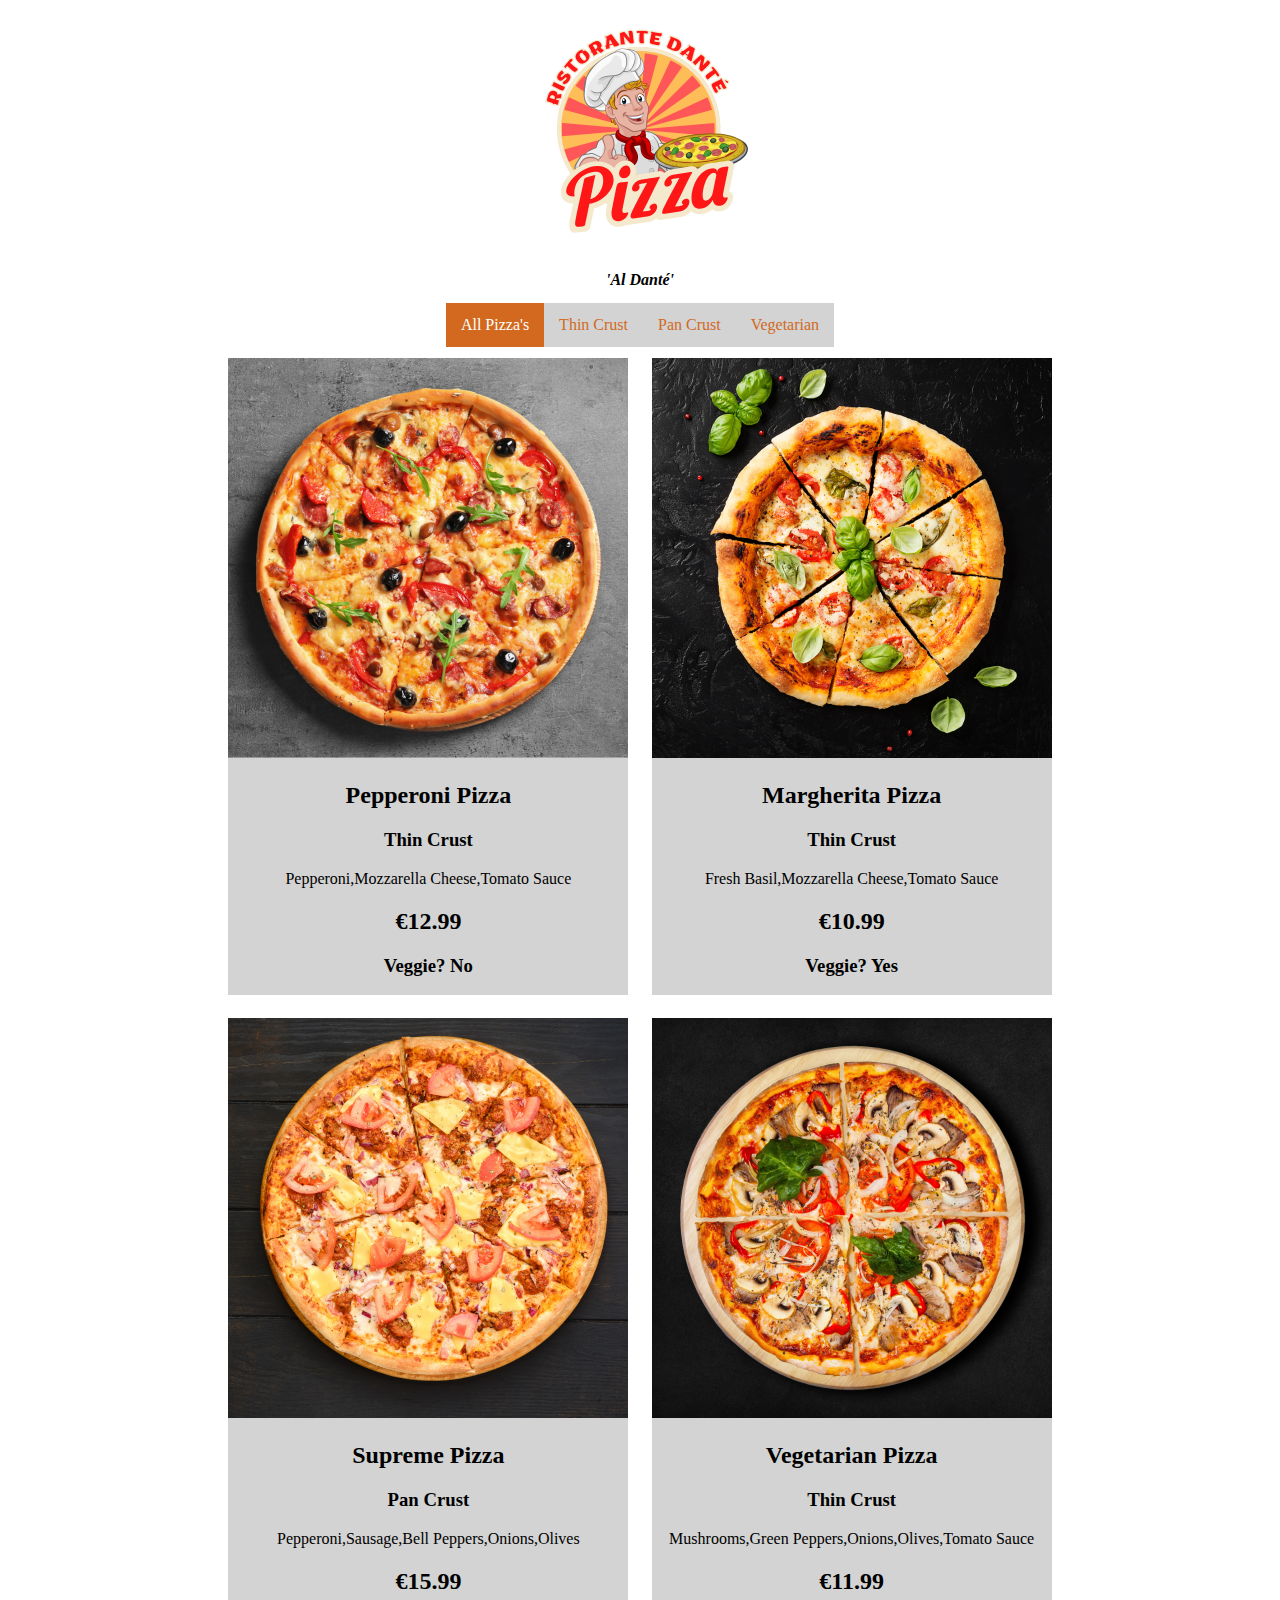
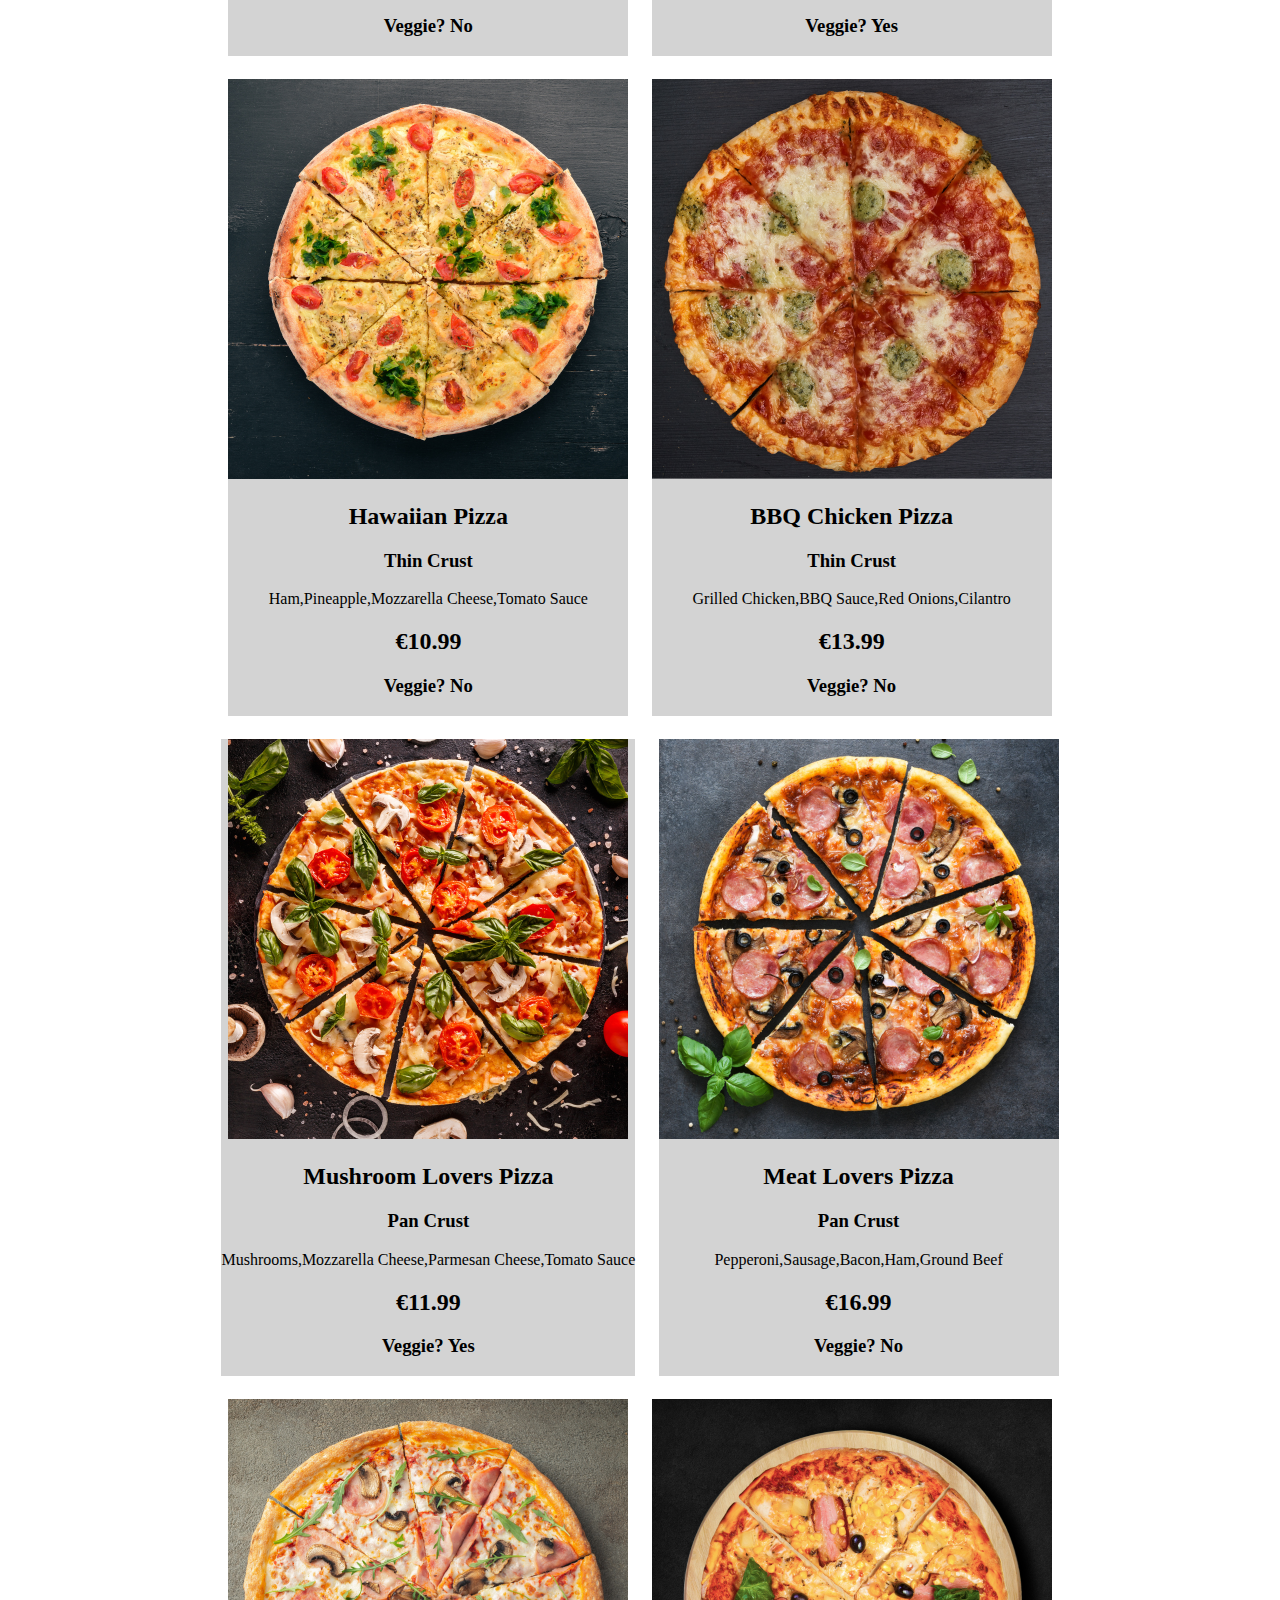
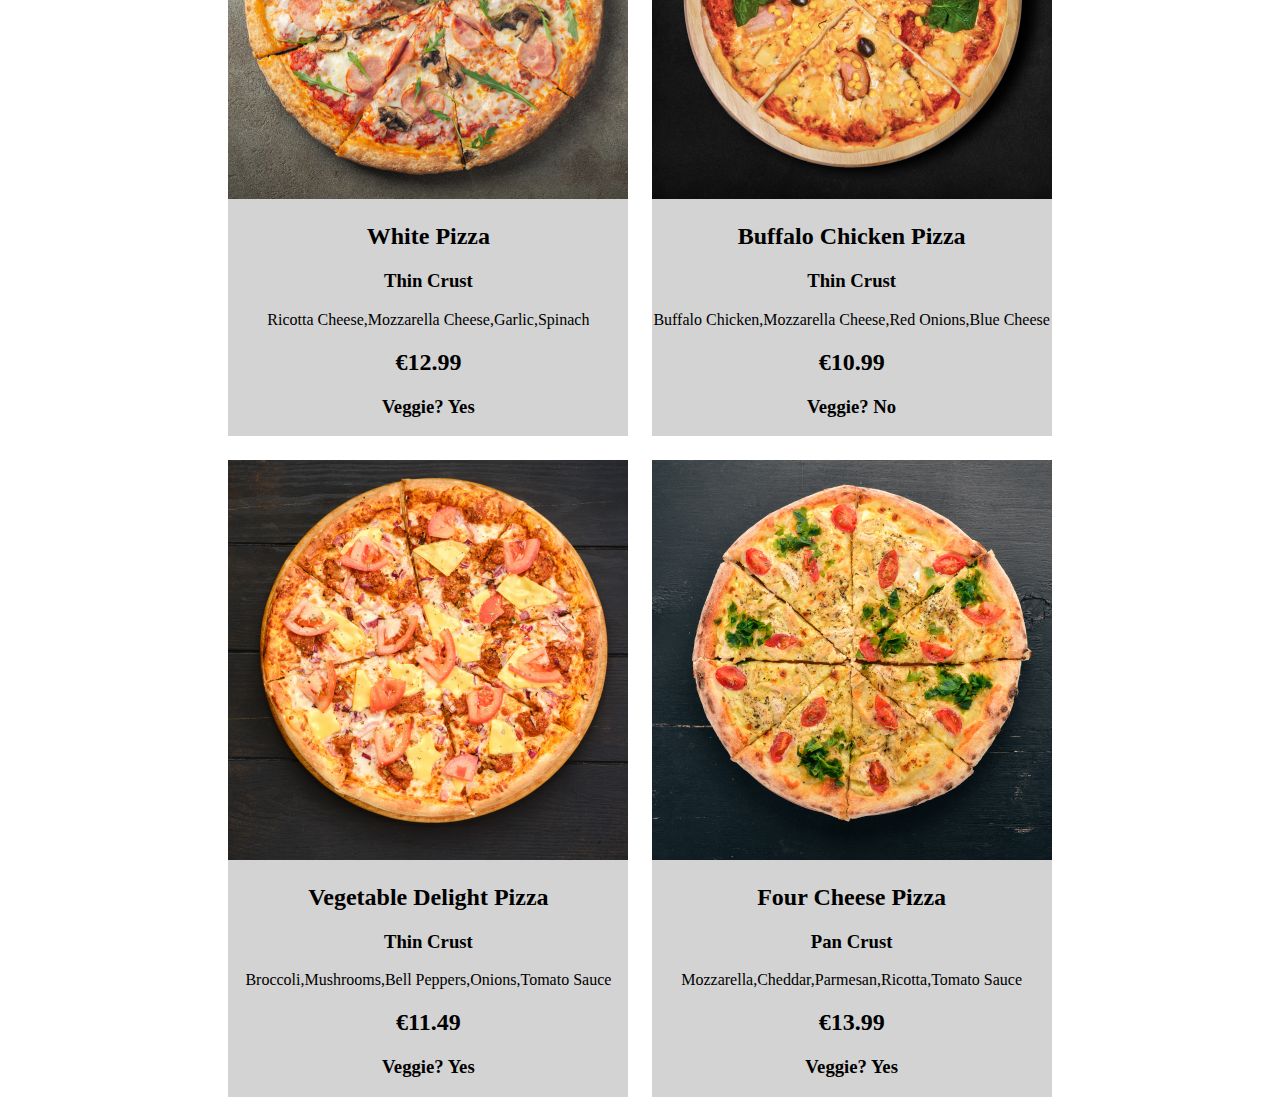
==== 5_Dark-kitchen-project/index.html @ 37ee7141 "finish basic design of dark kitchen" ====
<!DOCTYPE html>
<html lang="en">
<head>
    <meta charset="UTF-8">
    <meta name="viewport" content="width=device-width, initial-scale=1.0">
    <title>Dark Kitchen Project</title>
    <link rel="stylesheet" href="style.css">
  <script defer src="script.js"></script>
</head>
<body>
    <header>
        <img class="logoImage" src="Logo Ristorante.png" alt="Logo">
        <h2 class="subheader">'Al Danté'</h2>
        <div class="topnav">
            <a class="active" href="#home">All Pizza's</a>
            <a href="#thinCrust">Thin Crust</a>
            <a href="#panCrust">Pan Crust</a>
            <a href="#vegetarian">Vegetarian</a>
          </div>
    </header>
    <main>

    </main>
    <footer>

    </footer>
</body>
</html>
---- 5_Dark-kitchen-project/style.css ----
*{
    box-sizing: border-box;
}
body{
    padding-left: 50px;
    padding-right: 50px;
}
header{
    display: flex;
    flex-wrap: wrap;
    text-align: center;
    justify-content: center;
}
.subheader{
    font-style: italic;
    font-size: medium;
    width: 100%;
}
main{
    display: flex;
    flex-wrap: wrap;
    text-align: center;
    align-items: stretch;
    justify-content: center;
}
.card{
    background-color:lightgray;
    width: fit-content;
    margin: 1%;
}
h1{
    width: 100%;
}
/* Add a black background color to the top navigation */
.topnav {
    background-color: lightgray;
    overflow: hidden;
  }
  
  /* Style the links inside the navigation bar */
  .topnav a {
    float: left;
    color: chocolate;
    text-align: center;
    padding: 13px 15px;
    text-decoration: none;
    font-size: 16px;
  }
  
  /* Change the color of links on hover */
  .topnav a:hover {
    background-color: #ddd;
    color: black;
  }
  
  /* Add a color to the active/current link */
  .topnav a.active {
    background-color:chocolate;
    color: white;
  }
  .logoImage{
    width: 250px;
    height: auto;
  }
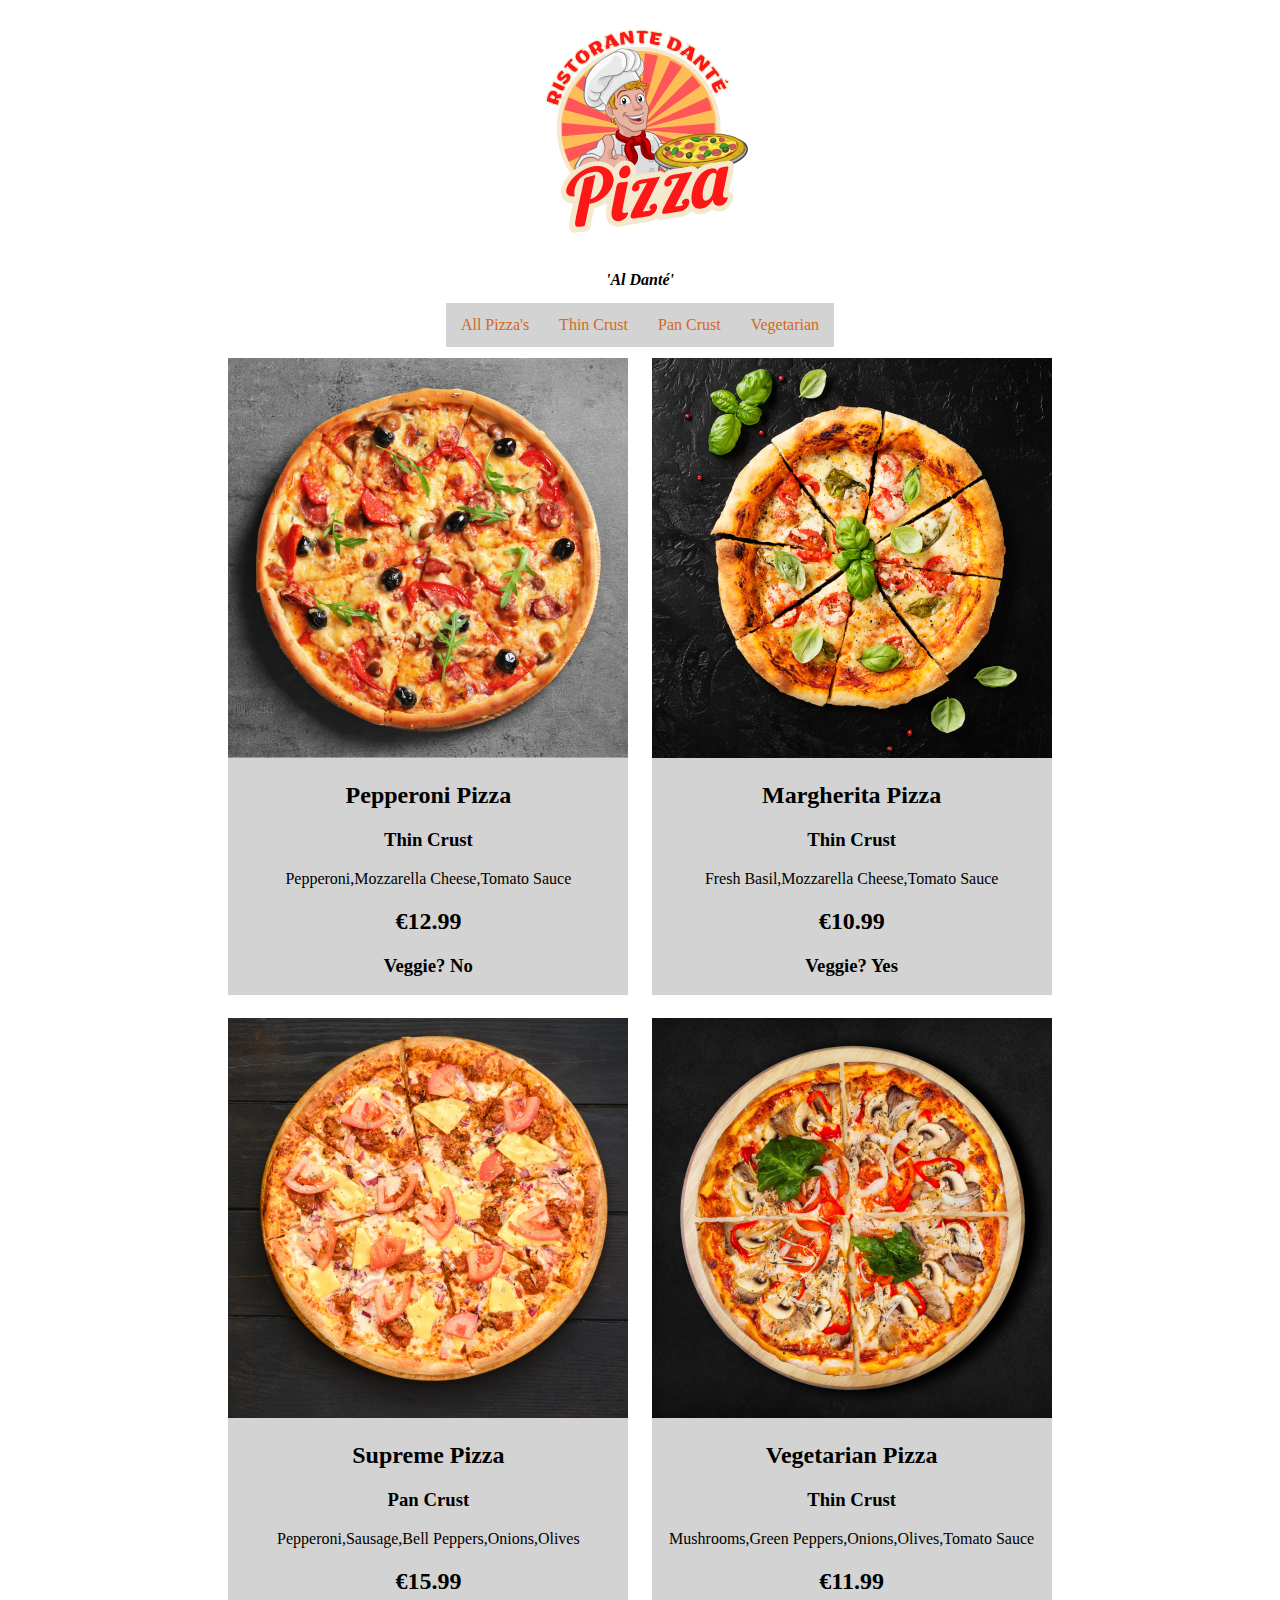
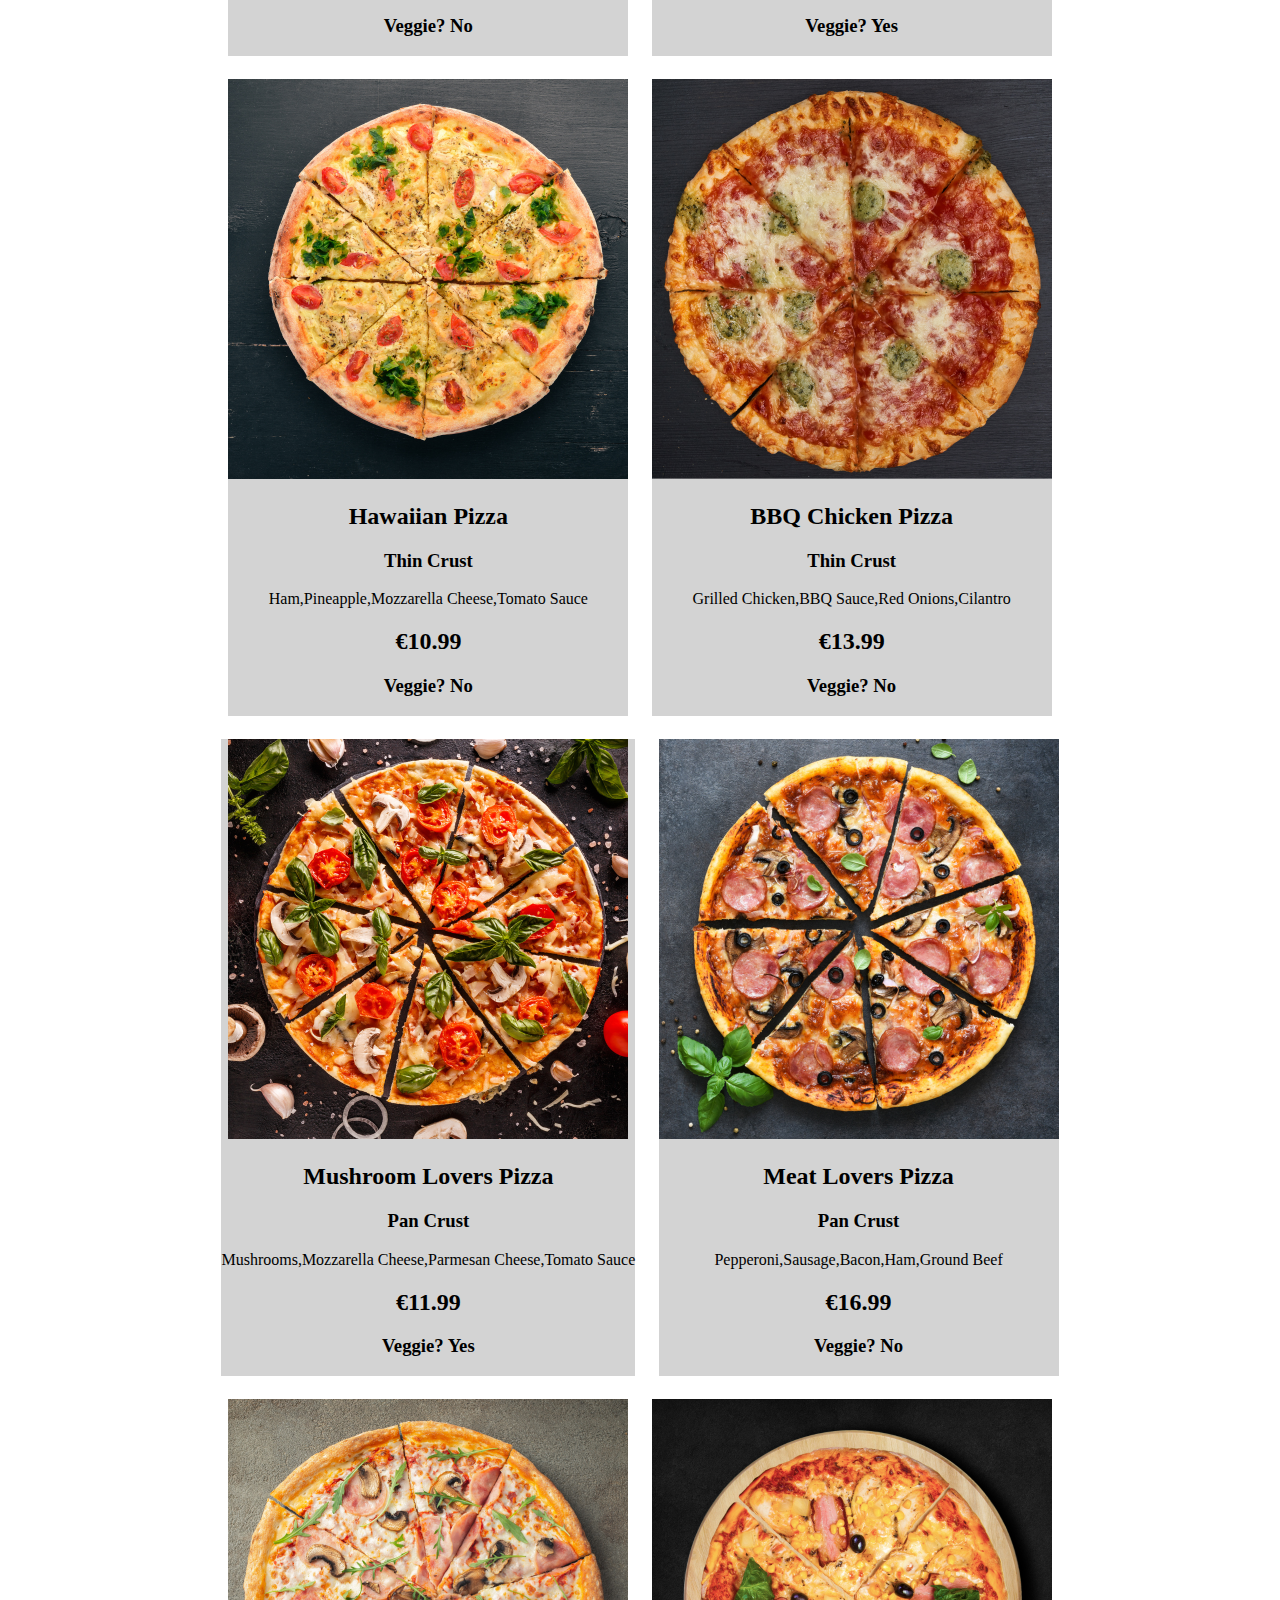
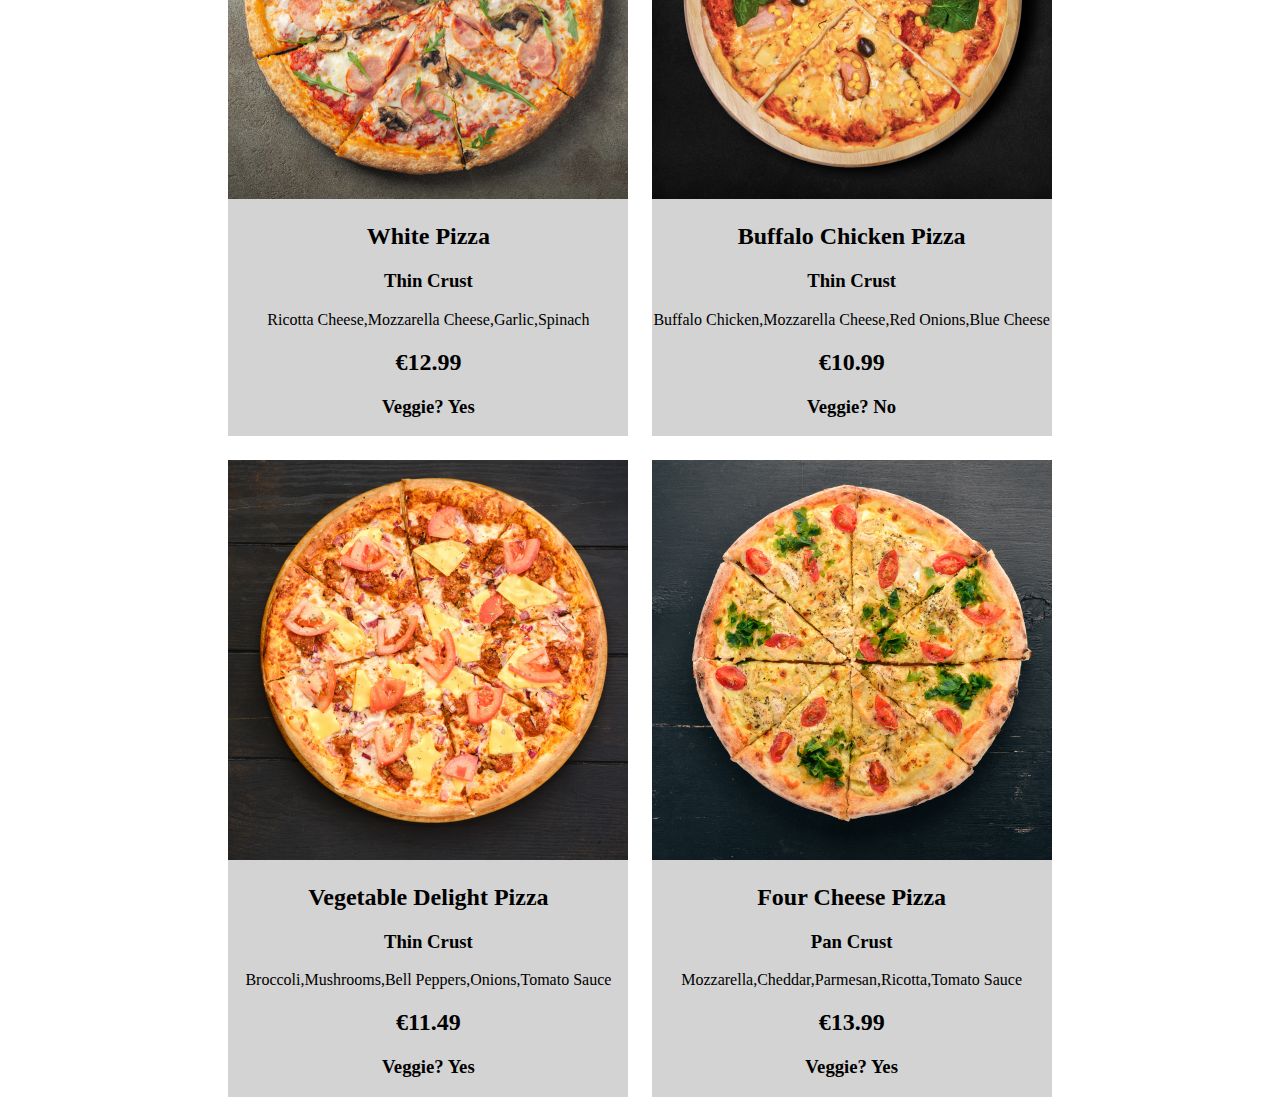
==== commit 584557fa: "add filters for veggie, pan- and thin crust" ====
--- a/5_Dark-kitchen-project/index.html
+++ b/5_Dark-kitchen-project/index.html
@@ -12,10 +12,10 @@
         <img class="logoImage" src="Logo Ristorante.png" alt="Logo">
         <h2 class="subheader">'Al Danté'</h2>
         <div class="topnav">
-            <a class="active" href="#home">All Pizza's</a>
-            <a href="#thinCrust">Thin Crust</a>
-            <a href="#panCrust">Pan Crust</a>
-            <a href="#vegetarian">Vegetarian</a>
+            <a class="allPizzasButton" href="#allPizzas">All Pizza's</a>
+            <a class="thinCrustButton" href="#thinCrust">Thin Crust</a>
+            <a class="panCrustButton" href="#panCrust">Pan Crust</a>
+            <a class="veggieButton" href="#vegetarian">Vegetarian</a>
           </div>
     </header>
     <main>
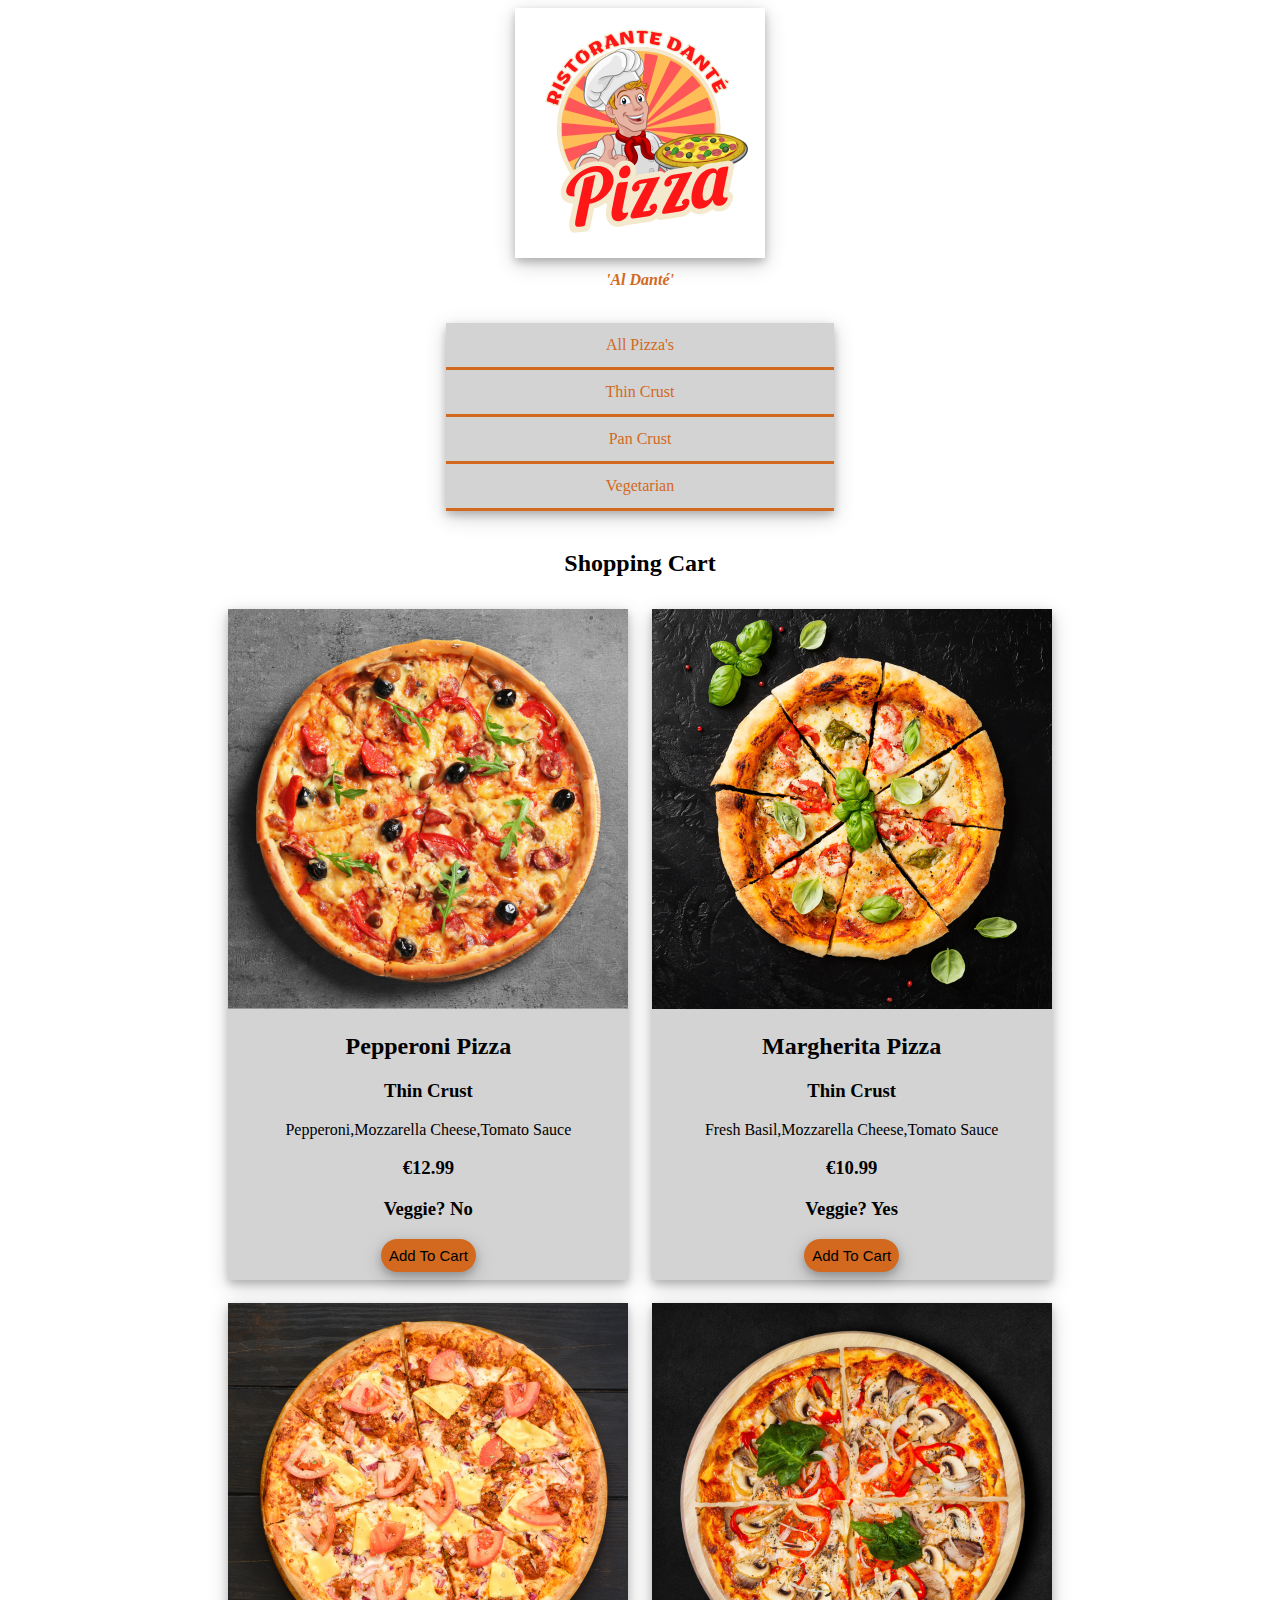
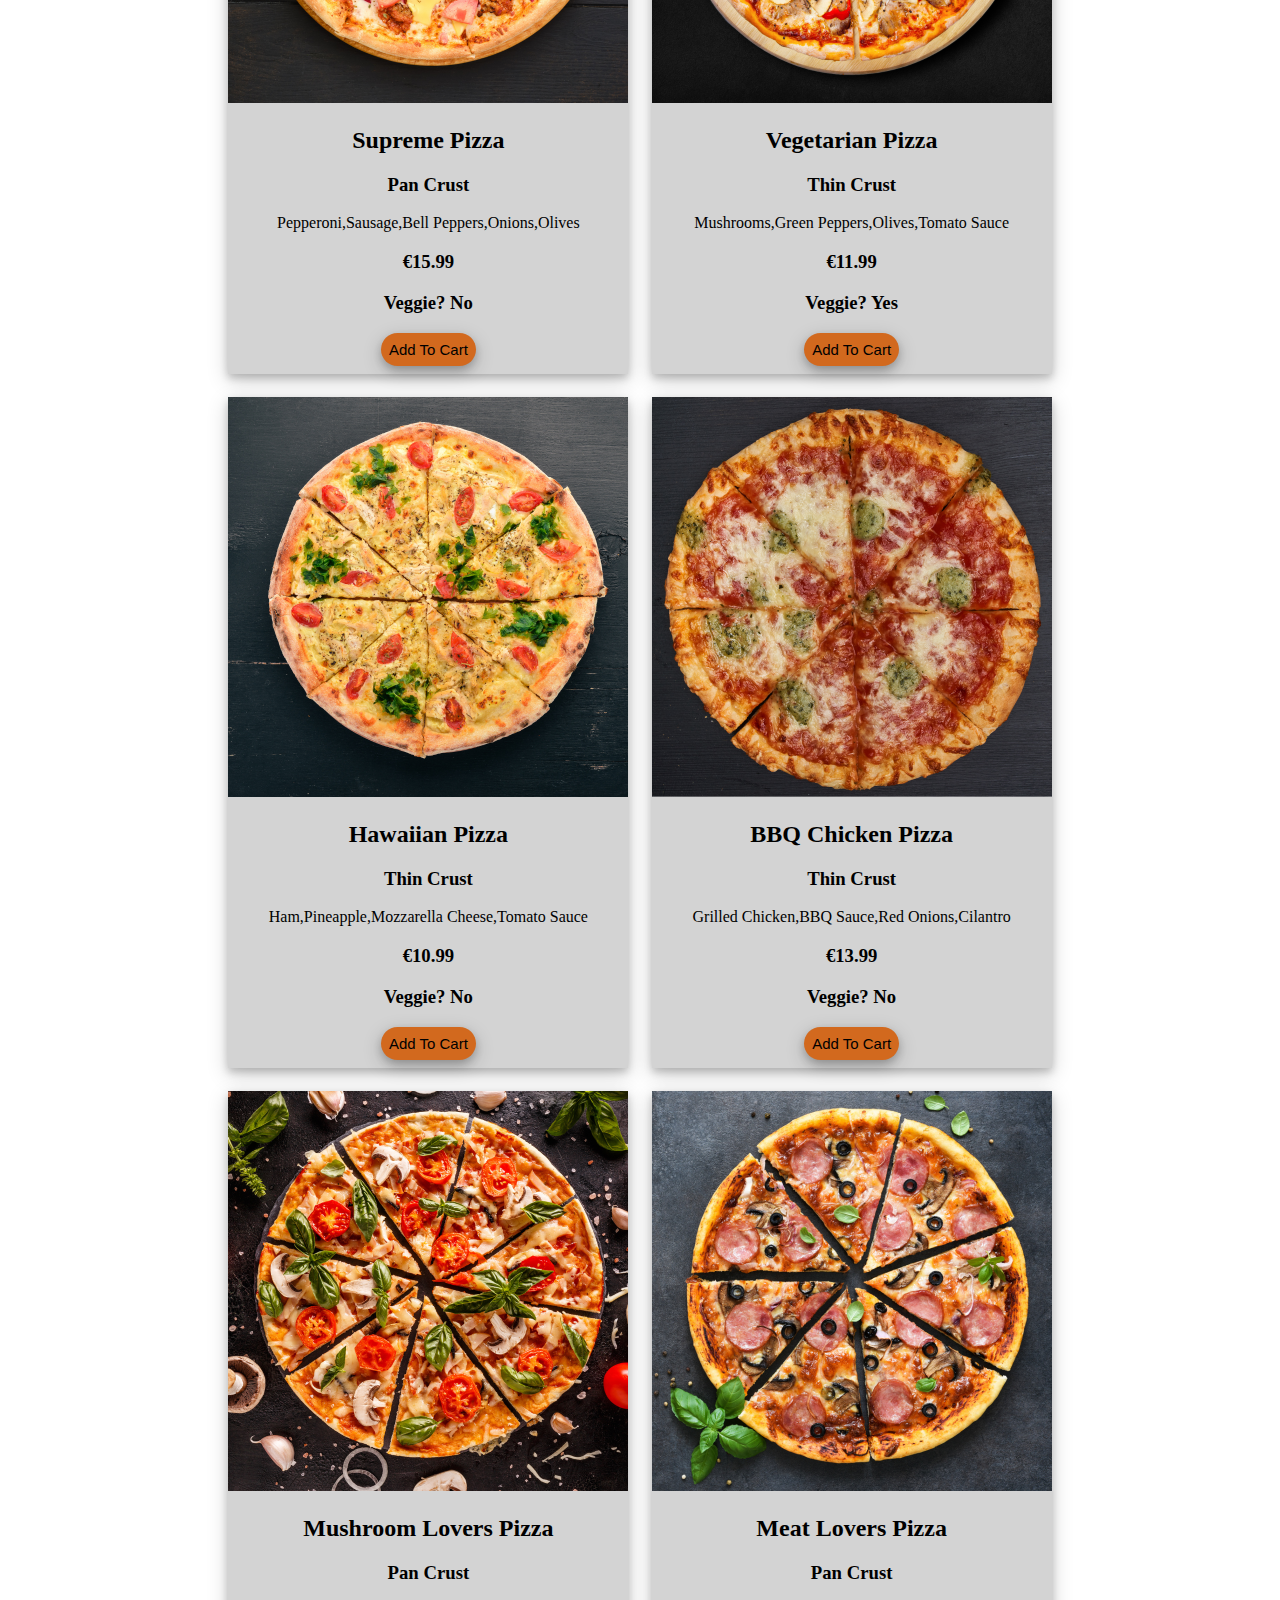
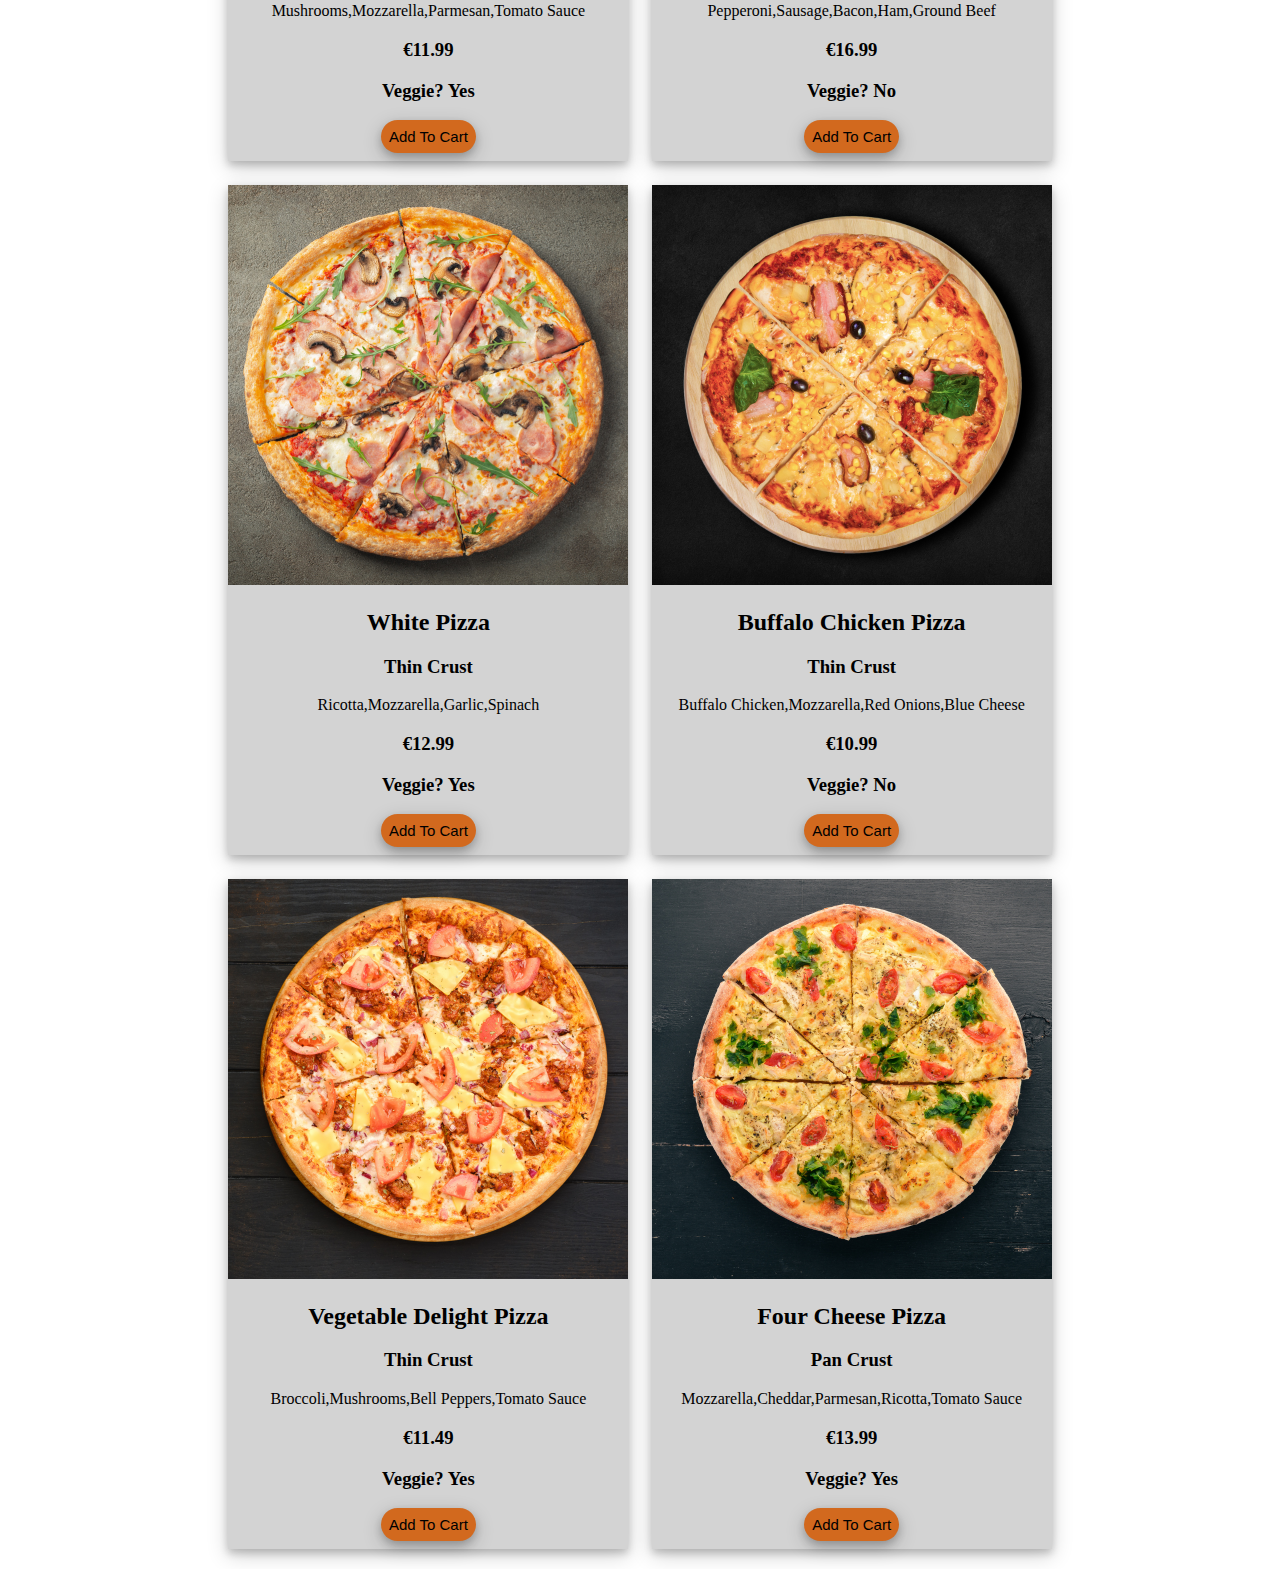
==== commit dcc2a5ed: "Add add to cart function" ====
--- a/5_Dark-kitchen-project/index.html
+++ b/5_Dark-kitchen-project/index.html
@@ -17,6 +17,12 @@
             <a class="panCrustButton" href="#panCrust">Pan Crust</a>
             <a class="veggieButton" href="#vegetarian">Vegetarian</a>
           </div>
+          <div id="cart">
+            <h2 class="shoppingCart">Shopping Cart</h2>
+            <ul id="cart-items"> 
+
+            </ul>
+          </div>
     </header>
     <main>
 
--- a/5_Dark-kitchen-project/style.css
+++ b/5_Dark-kitchen-project/style.css
@@ -15,6 +15,7 @@
     font-style: italic;
     font-size: medium;
     width: 100%;
+    color: chocolate;
 }
 main{
     display: flex;
@@ -26,6 +27,7 @@
 .card{
     background-color:lightgray;
     width: fit-content;
+    box-shadow: 0 4px 8px 0 rgba(0, 0, 0, 0.2), 0 6px 20px 0 rgba(0, 0, 0, 0.19);
     margin: 1%;
 }
 h1{
@@ -35,6 +37,9 @@
 .topnav {
     background-color: lightgray;
     overflow: hidden;
+    box-shadow: 0 4px 8px 0 rgba(0, 0, 0, 0.2), 0 6px 20px 0 rgba(0, 0, 0, 0.19);
+    margin-bottom: 25px;
+    margin: 20px;
   }
   
   /* Style the links inside the navigation bar */
@@ -45,6 +50,8 @@
     padding: 13px 15px;
     text-decoration: none;
     font-size: 16px;
+    width: 100%;
+    border-bottom: solid;
   }
   
   /* Change the color of links on hover */
@@ -61,4 +68,29 @@
   .logoImage{
     width: 250px;
     height: auto;
-  }+    box-shadow: 0 4px 8px 0 rgba(0, 0, 0, 0.2), 0 6px 20px 0 rgba(0, 0, 0, 0.19);
+  }
+  button{
+    background-color: chocolate;
+    margin-bottom: 2%;
+    font-size: 15px;
+    border-radius: 25px;
+    padding: 2%;
+    box-shadow: 0 4px 8px 0 rgba(0, 0, 0, 0.2), 0 6px 20px 0 rgba(0, 0, 0, 0.19);
+    border: none;
+  }
+  button:hover{
+    background-color: bisque;
+    color: darkgray;
+
+  }
+  /* /* .add-to-cart {
+    background-color: chocolate;
+    color: #fff;
+    border: none;
+    padding: 10px 15px;
+    cursor: pointer; 
+  }*/
+.shoppingCart{
+  width: 1000px;
+}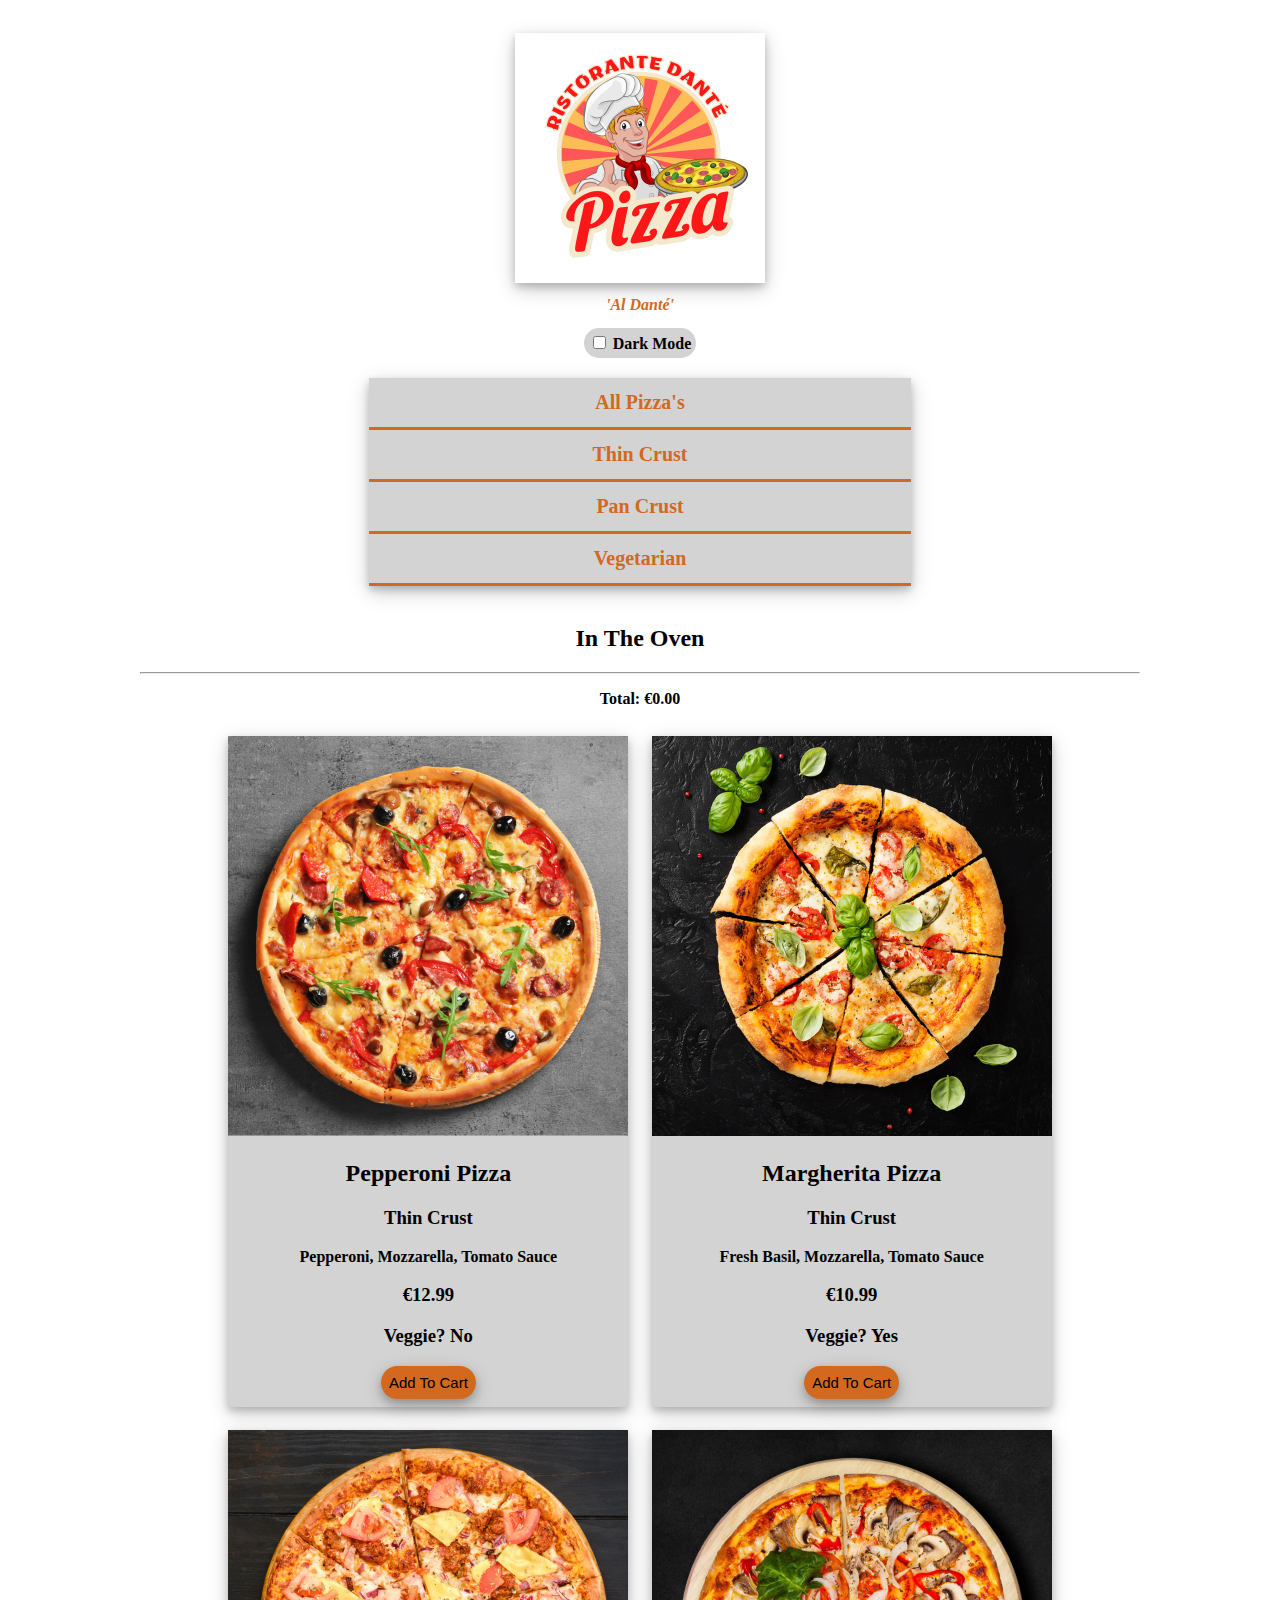
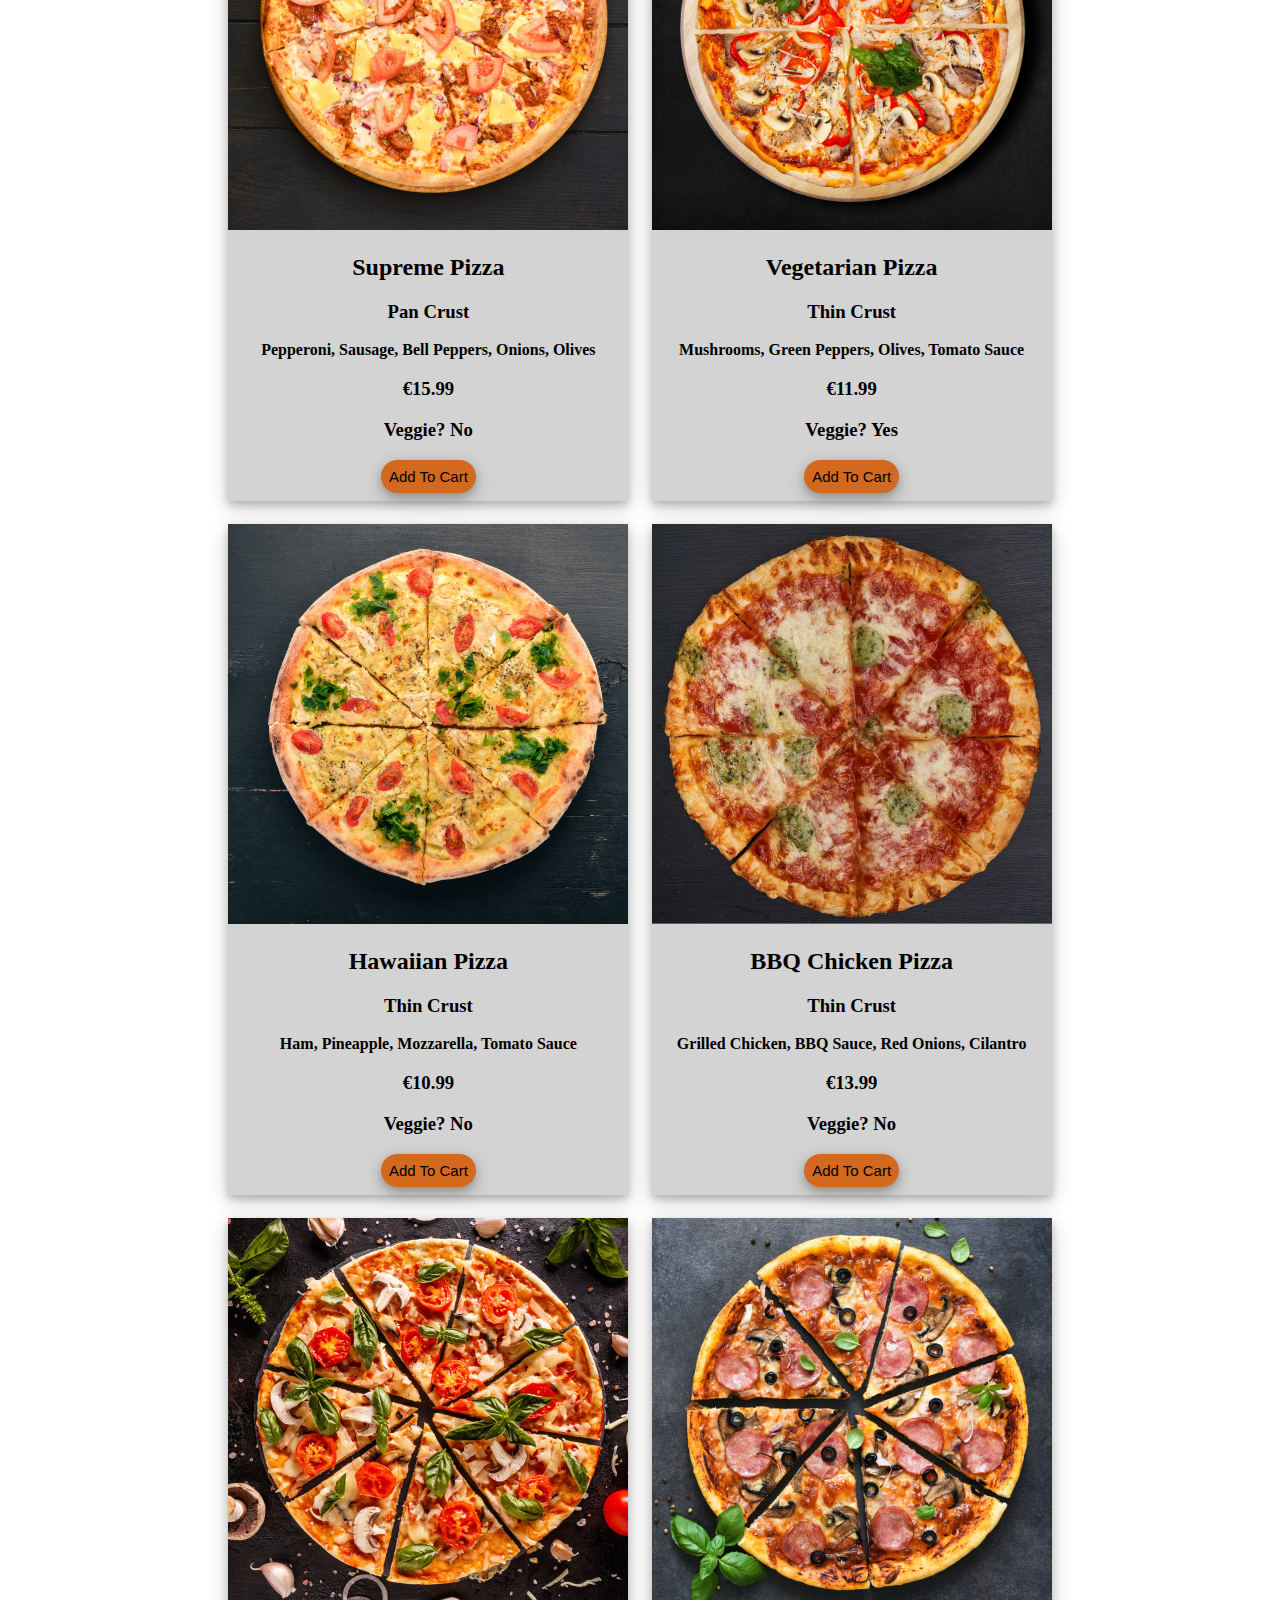
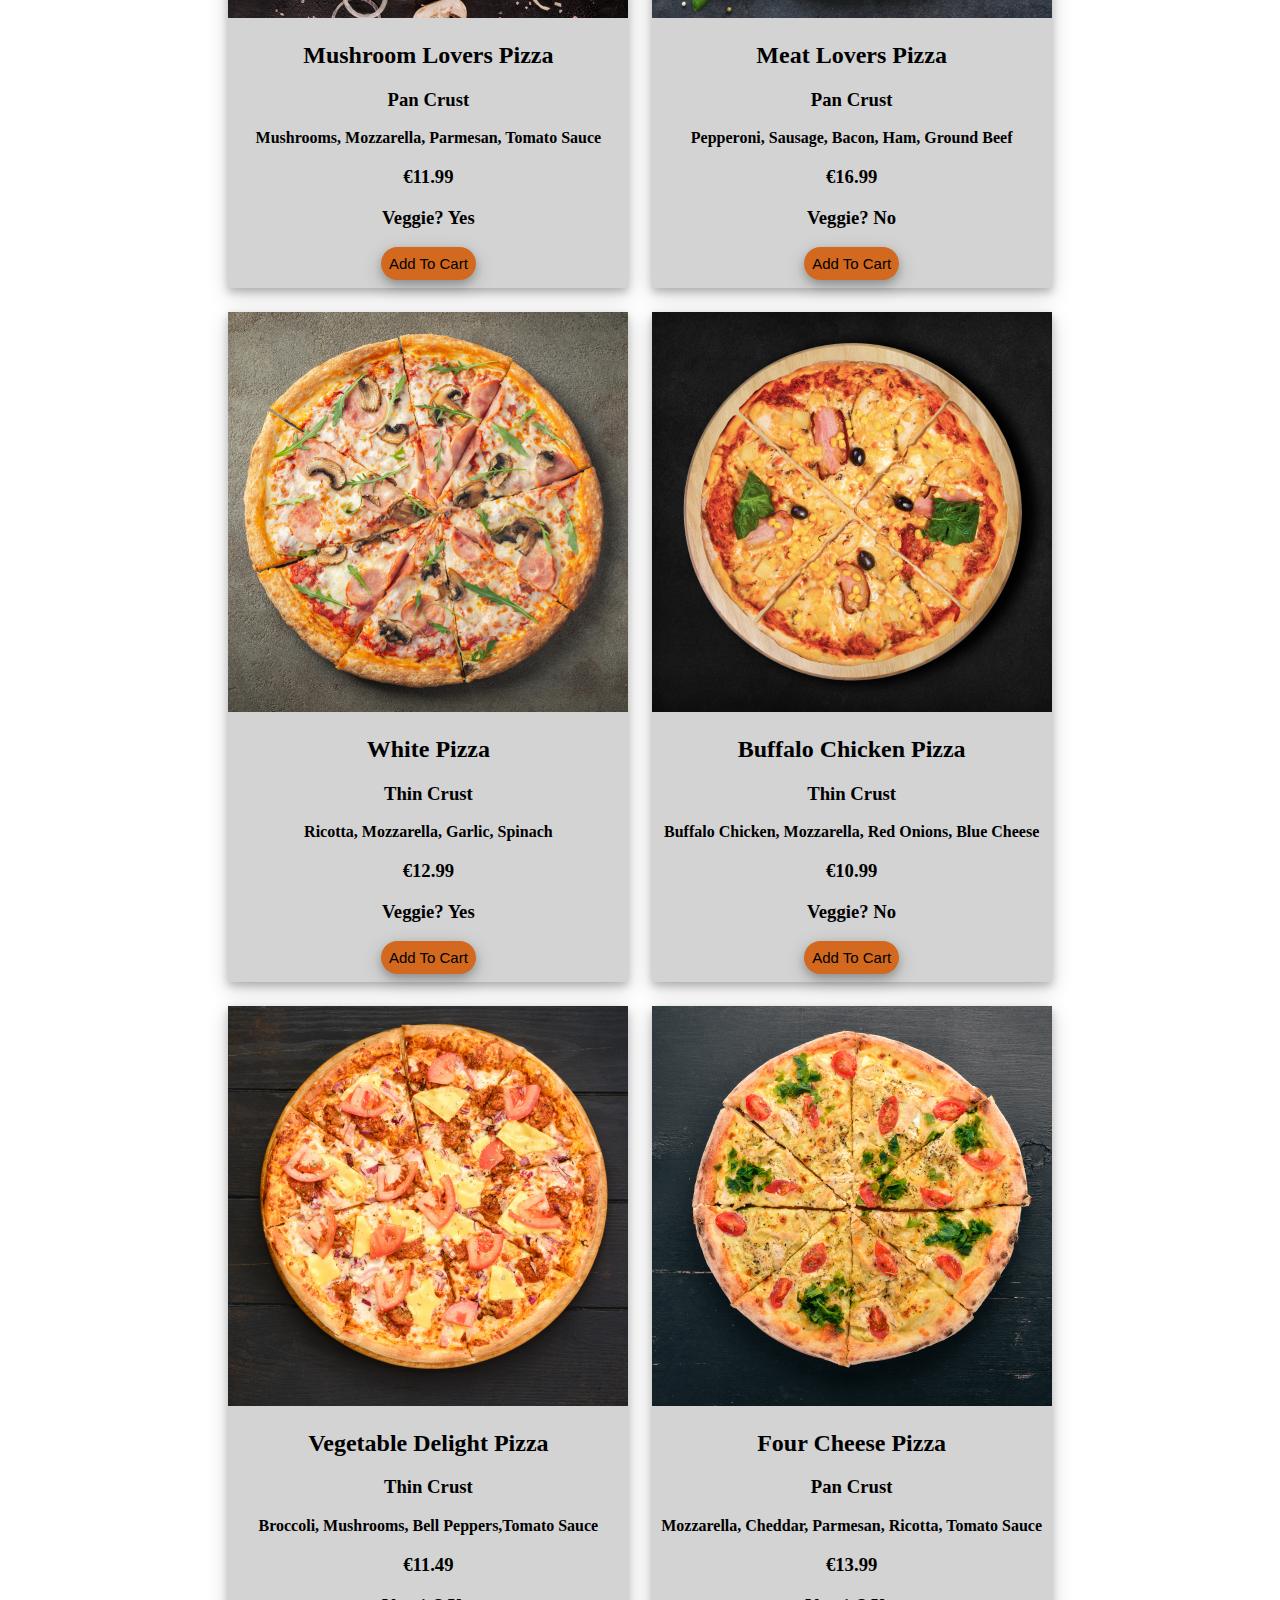
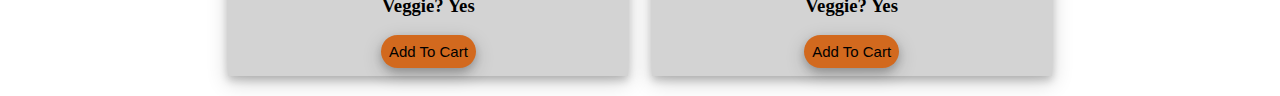
==== commit 7f4d3824: "Add a dark mode switch and fix of the cart" ====
--- a/5_Dark-kitchen-project/index.html
+++ b/5_Dark-kitchen-project/index.html
@@ -11,6 +11,10 @@
     <header>
         <img class="logoImage" src="Logo Ristorante.png" alt="Logo">
         <h2 class="subheader">'Al Danté'</h2>
+        <div id="dark-mode-switch">
+          <input type="checkbox" id="dark-mode-toggle">
+          <label for="dark-mode-toggle">Dark Mode</label>
+      </div>
         <div class="topnav">
             <a class="allPizzasButton" href="#allPizzas">All Pizza's</a>
             <a class="thinCrustButton" href="#thinCrust">Thin Crust</a>
@@ -18,10 +22,12 @@
             <a class="veggieButton" href="#vegetarian">Vegetarian</a>
           </div>
           <div id="cart">
-            <h2 class="shoppingCart">Shopping Cart</h2>
+            <h2 class="shoppingCart">In The Oven</h2>
+            <hr>
             <ul id="cart-items"> 
 
             </ul>
+            <p>Total: €<span id="total-amount">0.00</span></p>
           </div>
     </header>
     <main>
--- a/5_Dark-kitchen-project/style.css
+++ b/5_Dark-kitchen-project/style.css
@@ -4,12 +4,15 @@
 body{
     padding-left: 50px;
     padding-right: 50px;
+    padding-top: 25px;
 }
 header{
     display: flex;
     flex-wrap: wrap;
     text-align: center;
     justify-content: center;
+    margin-left: 25%;
+    margin-right: 25%;
 }
 .subheader{
     font-style: italic;
@@ -40,6 +43,7 @@
     box-shadow: 0 4px 8px 0 rgba(0, 0, 0, 0.2), 0 6px 20px 0 rgba(0, 0, 0, 0.19);
     margin-bottom: 25px;
     margin: 20px;
+    width: 100%;
   }
   
   /* Style the links inside the navigation bar */
@@ -49,9 +53,10 @@
     text-align: center;
     padding: 13px 15px;
     text-decoration: none;
-    font-size: 16px;
+    font-size: 20px;
     width: 100%;
     border-bottom: solid;
+    font-weight: bold;
   }
   
   /* Change the color of links on hover */
@@ -82,15 +87,37 @@
   button:hover{
     background-color: bisque;
     color: darkgray;
+    cursor: grab;
 
   }
-  /* /* .add-to-cart {
-    background-color: chocolate;
-    color: #fff;
-    border: none;
-    padding: 10px 15px;
-    cursor: pointer; 
-  }*/
 .shoppingCart{
   width: 1000px;
+}
+li{
+  list-style-type: none;
+  font-style: italic;
+
+}
+#cart-items{
+  padding: 0;
+}
+/* Light mode styles (default) */
+body {
+  background-color: #fff;
+  color: #000;
+}
+
+/* Dark mode styles */
+body.dark-mode {
+  background-color: #333;
+  color: #fff;
+}
+p{
+  font-weight: bold;
+}
+#dark-mode-switch{
+  background-color:lightgray;
+  padding: 5px;
+  border-radius: 25px;
+  font-weight: bold;
 }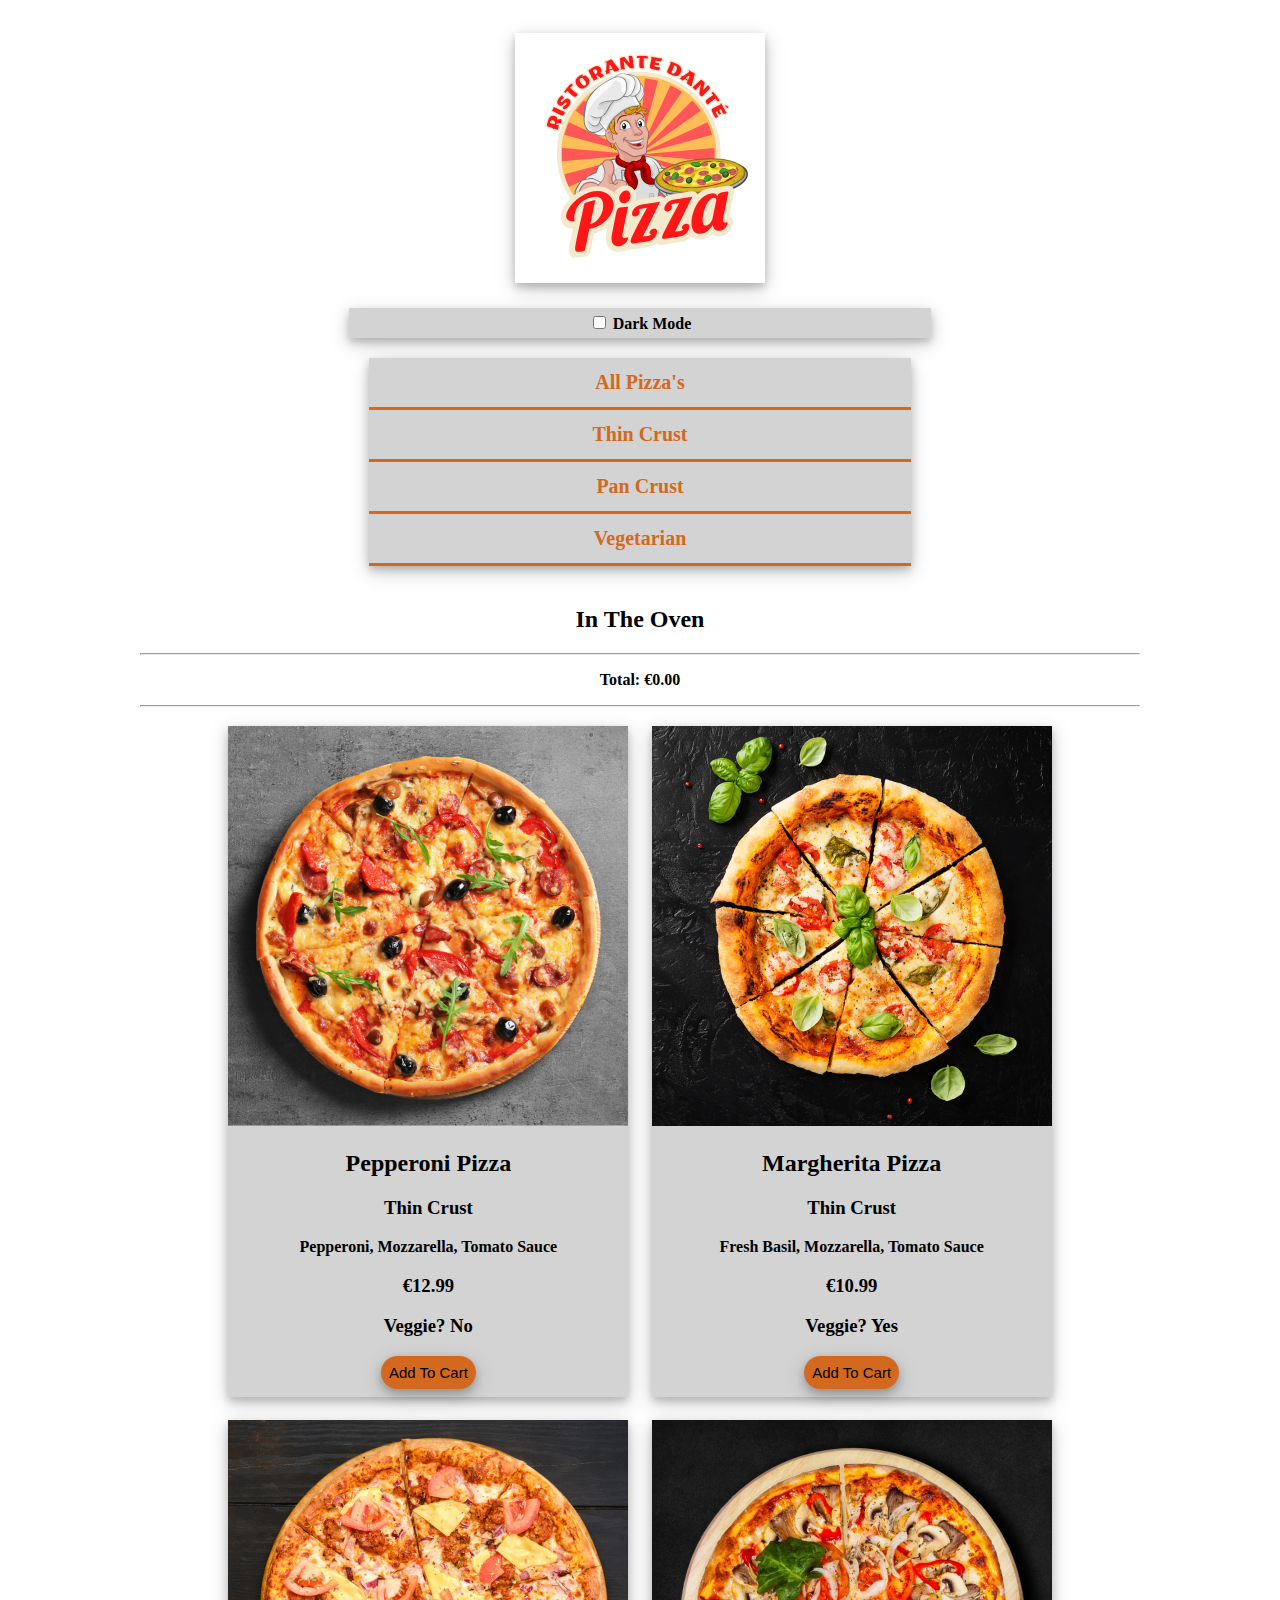
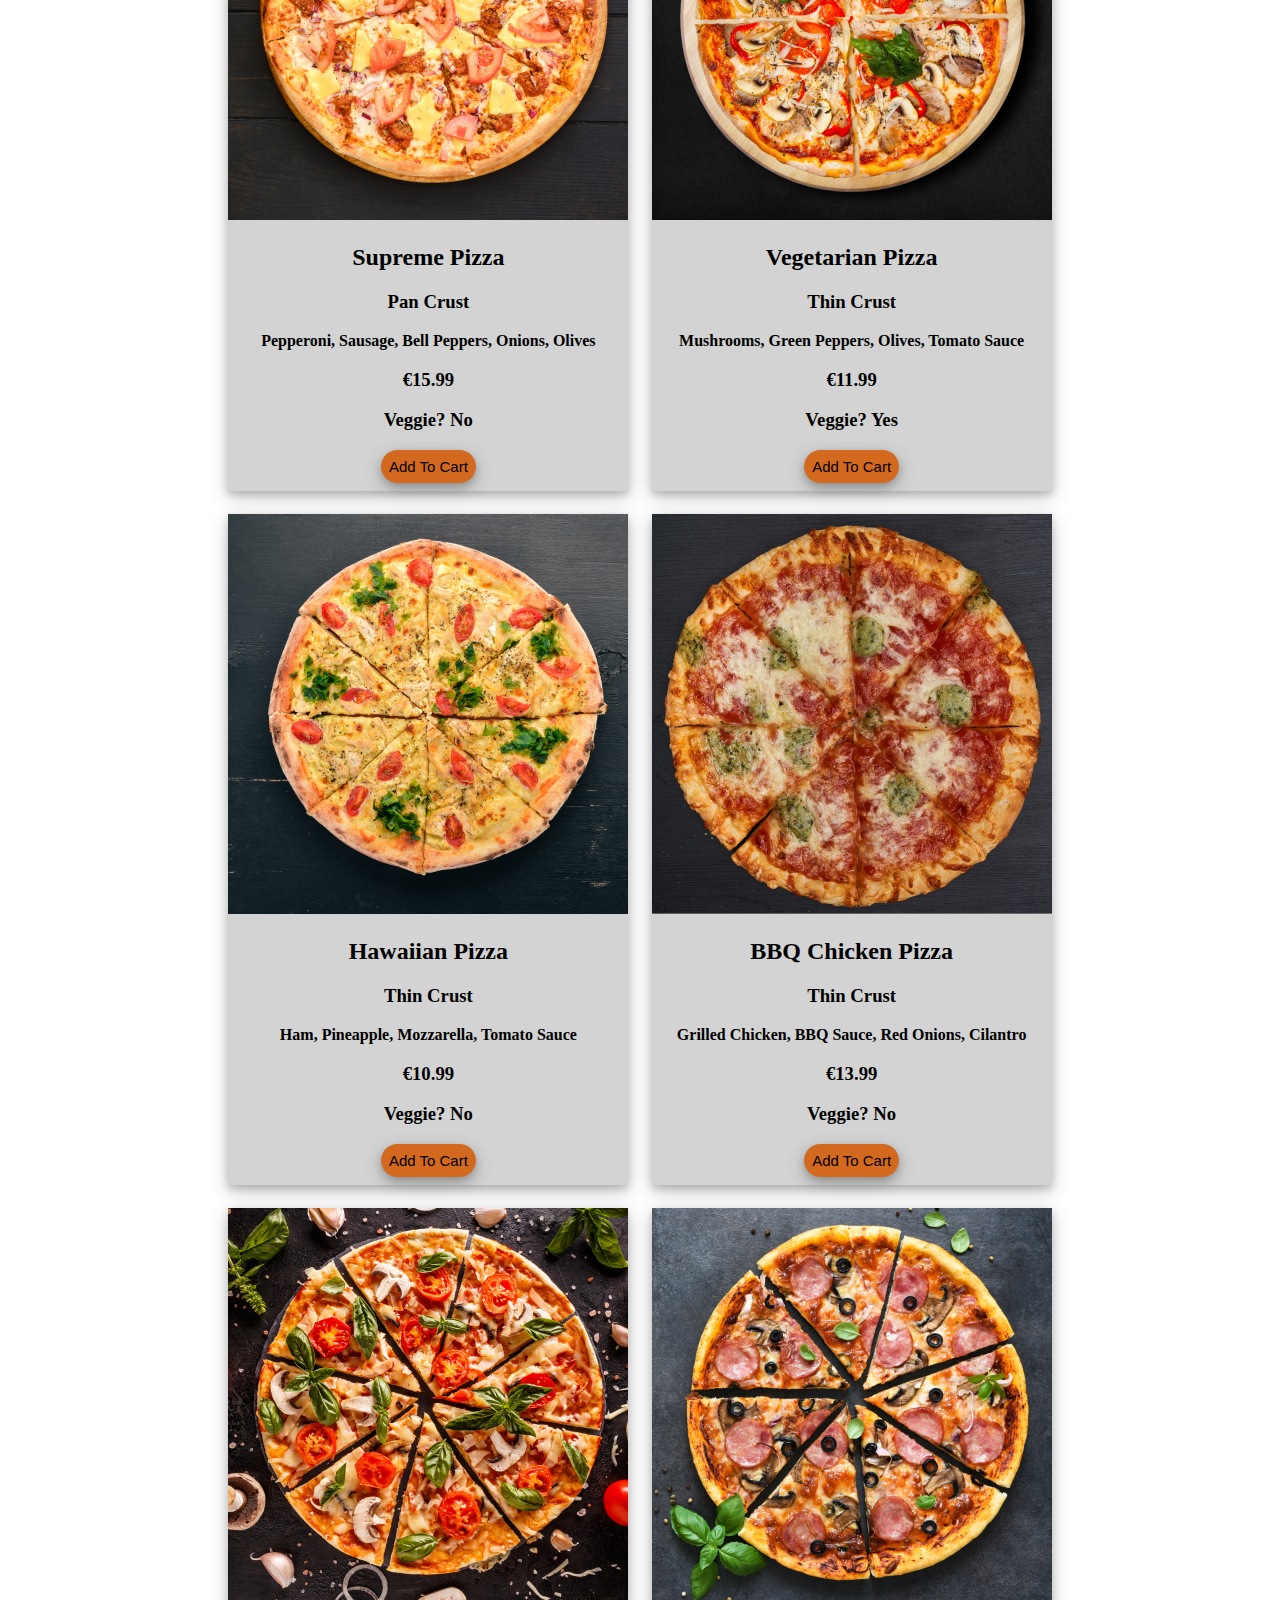
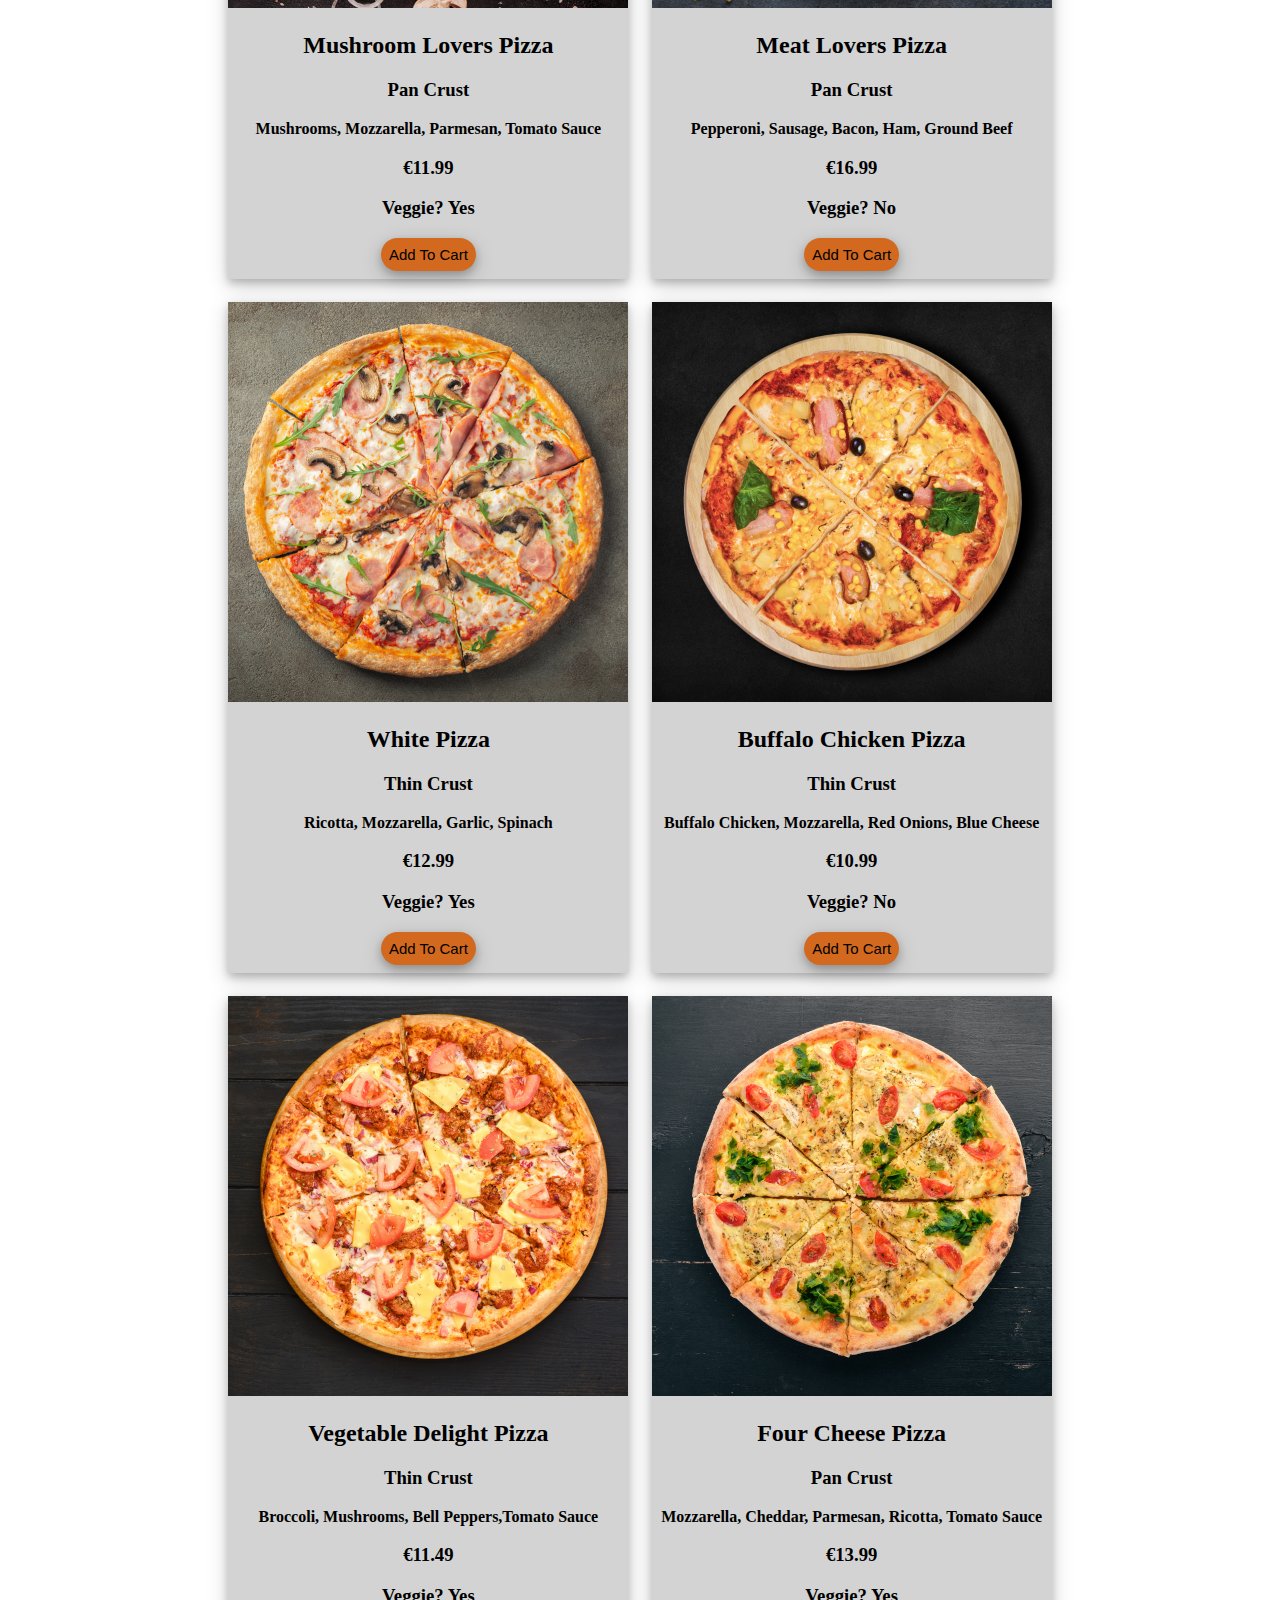
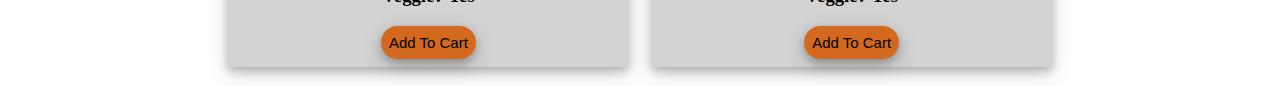
==== commit a4d12992: "Finish Dark Kitchen and start of DOM Drill" ====
--- a/5_Dark-kitchen-project/index.html
+++ b/5_Dark-kitchen-project/index.html
@@ -10,7 +10,7 @@
 <body>
     <header>
         <img class="logoImage" src="Logo Ristorante.png" alt="Logo">
-        <h2 class="subheader">'Al Danté'</h2>
+        <!-- <h2 class="subheader">'Al Danté'</h2> -->
         <div id="dark-mode-switch">
           <input type="checkbox" id="dark-mode-toggle">
           <label for="dark-mode-toggle">Dark Mode</label>
@@ -27,7 +27,8 @@
             <ul id="cart-items"> 
 
             </ul>
-            <p>Total: €<span id="total-amount">0.00</span></p>
+            <p class="totalAmount">Total: €<span id="total-amount">0.00</span></p>
+            <hr>
           </div>
     </header>
     <main>
--- a/5_Dark-kitchen-project/style.css
+++ b/5_Dark-kitchen-project/style.css
@@ -5,6 +5,9 @@
     padding-left: 50px;
     padding-right: 50px;
     padding-top: 25px;
+}
+.logoImage{
+  margin-bottom: 25px;
 }
 header{
     display: flex;
@@ -118,6 +121,7 @@
 #dark-mode-switch{
   background-color:lightgray;
   padding: 5px;
-  border-radius: 25px;
+  box-shadow: 0 4px 8px 0 rgba(0, 0, 0, 0.2), 0 6px 20px 0 rgba(0, 0, 0, 0.19);
   font-weight: bold;
+  width: 100%;
 }